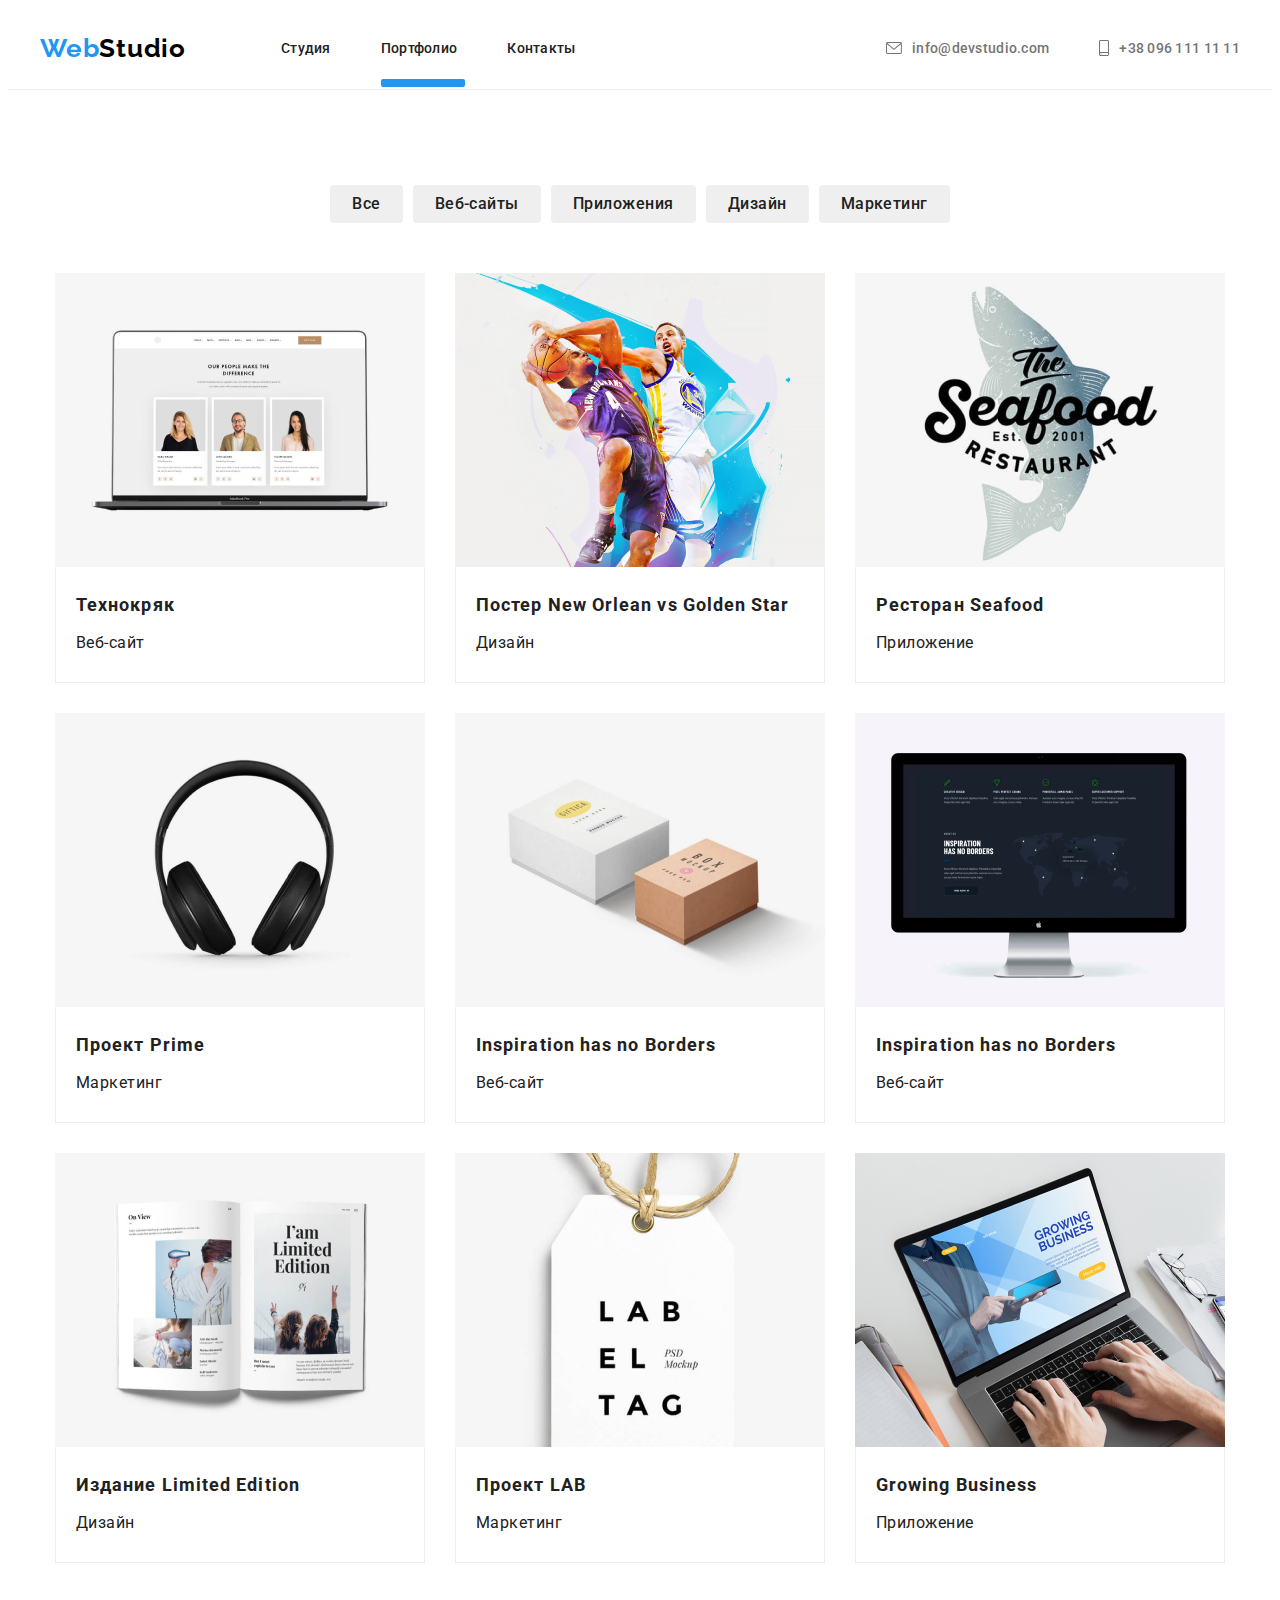
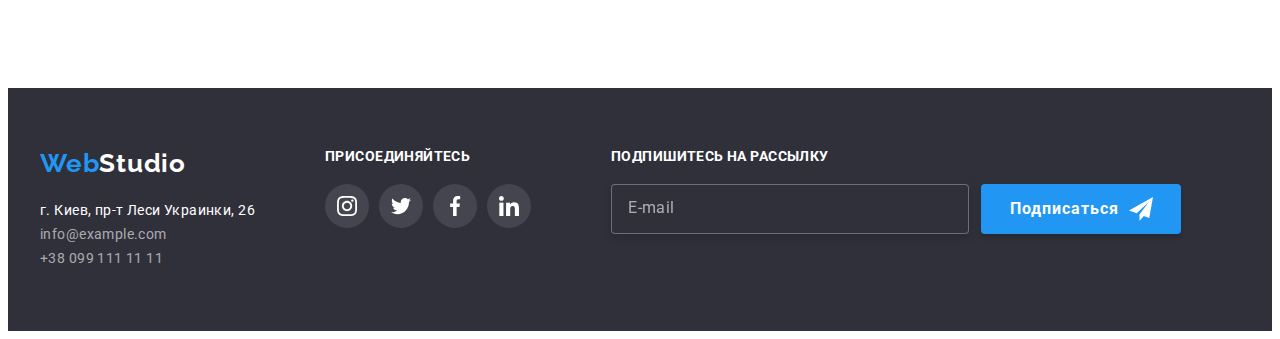
==== portfolio.html @ e4cf2cc9 "initial commit" ====
<!DOCTYPE html>
<html lang="en">
  <head>
    <meta charset="UTF-8" />
    <meta name="viewport" content="width=device-width, initial-scale=1.0" />
    <title>Portfolio</title>
    <link
      rel="stylesheet"
      href="https://cdnjs.cloudflare.com/ajax/libs/modern-normalize/1.0.0/modern-normalize.min.css"
      integrity="sha512-ISS7cAi1PEhQ8jnbJpJZMd29NlhNj4AWYyLOSp2CE/CsHxTCu+r+t0D2yoJudVrd0/8fTVPUVDzY5Tvli75u/g=="
      crossorigin="anonymous"
    />
    <link rel="preconnect" href="https://fonts.gstatic.com" />
    <link
      href="https://fonts.googleapis.com/css2?family=Raleway:wght@700&family=Roboto:wght@400;500;700;900&display=swap"
      rel="stylesheet"
    />
    <link rel="stylesheet" href="./CSS/style.css" />
  </head>
  <body>
    <!-- Шапка сайта -->
    <header class="header">
      <div class="container">
        <nav class="nav">
          <a href="index.html" class="logo">
            <span class="logo-acent">Web</span>Studio
          </a>

          <ul class="nav-list">
            <li class="nav-list-item">
              <a href="index.html" class="nav-list-link">Студия</a>
            </li>
            <li class="nav-list-item">
              <a href="portfolio.html" class="nav-list-link underline"
                >Портфолио</a
              >
            </li>
            <li class="nav-list-item">
              <a href="#" class="nav-list-link">Контакты</a>
            </li>
          </ul>
        </nav>
        <address class="address">
          <ul class="address-list">
            <li class="address-list-item">
              <a
                href="mailto:info@devstudio.com"
                class="address-list-link address"
              >
                <svg class="adress-list-icon-mail" width="16" height="12">
                  <use href="./images/sprite.svg#icon-mail"></use>
                </svg>
                info@devstudio.com
              </a>
            </li>
            <li class="address-list-item">
              <a href="tel:+380961111111" class="address-list-link address">
                <svg class="adress-list-icon-phone" width="10" height="16">
                  <use href="./images/sprite.svg#icon-phone"></use>
                </svg>
                +38 096 111 11 11
              </a>
            </li>
          </ul>
        </address>
      </div>
    </header>

    <!-- MAIN -->
    <main class="portfolio-main">
      <section class="portfolio-list">
        <div class="container">
          <ul class="filter-list">
            <li class="filter-list-item">
              <button type="button" class="filter-button">Все</button>
            </li>
            <li class="filter-list-item">
              <button type="button" class="filter-button">Веб-сайты</button>
            </li>
            <li class="filter-list-item">
              <button type="button" class="filter-button">Приложения</button>
            </li>
            <li class="filter-list-item">
              <button type="button" class="filter-button">Дизайн</button>
            </li>
            <li class="filter-list-item">
              <button type="button" class="filter-button">Маркетинг</button>
            </li>
          </ul>

          <ul class="projects-list">
            <li class="projects-item">
              <a href="" class="project-list-link">
                <div class="projects-list-wrapper">
                  <img
                    src="./images/portfolio/project_1.jpg"
                    alt="Проект технокряк"
                    width="370"
                    height="294"
                    class="project-img"
                  />
                  <p class="portfolio-overlay">
                    Технокряк это современная площадка распространения
                    коронавируса. Компании используют эту платформу для
                    цифрового шпионажа и атак на защищённые сервера конкурентов.
                  </p>
                </div>
                <div class="project-section">
                  <h2 class="project-title">Технокряк</h2>
                  <p class="project-description">Веб-сайт</p>
                </div>
              </a>
            </li>
            <li class="projects-item">
              <a href="" class="project-list-link">
                <div class="projects-list-wrapper">
                  <img
                    src="./images/portfolio/project_2.jpg"
                    alt="Постер New Orlean vs Golden Star "
                    width="370"
                    height="294"
                    class="project-img"
                  />
                  <p class="portfolio-overlay">
                    Технокряк это современная площадка распространения
                    коронавируса. Компании используют эту платформу для
                    цифрового шпионажа и атак на защищённые сервера конкурентов.
                  </p>
                </div>
                <div class="project-section">
                  <h2 class="project-title">
                    Постер New Orlean vs Golden Star
                  </h2>
                  <p class="project-description">Дизайн</p>
                </div>
              </a>
            </li>
            <li class="projects-item">
              <a href="" class="project-list-link">
                <div class="projects-list-wrapper">
                  <img
                    src="./images/portfolio/project_3.jpg"
                    alt="Проект Ресторан Seafood"
                    width="370"
                    height="294"
                    class="project-img"
                  />
                  <p class="portfolio-overlay">
                    Технокряк это современная площадка распространения
                    коронавируса. Компании используют эту платформу для
                    цифрового шпионажа и атак на защищённые сервера конкурентов.
                  </p>
                </div>
                <div class="project-section">
                  <h2 class="project-title">Ресторан Seafood</h2>
                  <p class="project-description">Приложение</p>
                </div>
              </a>
            </li>
            <li class="projects-item">
              <a href="" class="project-list-link">
                <div class="projects-list-wrapper">
                  <img
                    src="./images/portfolio/project_4.jpg"
                    alt="Проект Prime"
                    width="370"
                    height="294"
                    class="project-img"
                  />
                  <p class="portfolio-overlay">
                    Технокряк это современная площадка распространения
                    коронавируса. Компании используют эту платформу для
                    цифрового шпионажа и атак на защищённые сервера конкурентов.
                  </p>
                </div>
                <div class="project-section">
                  <h2 class="project-title">Проект Prime</h2>
                  <p class="project-description">Маркетинг</p>
                </div>
              </a>
            </li>
            <li class="projects-item">
              <a href="" class="project-list-link">
                <div class="projects-list-wrapper">
                  <img
                    src="./images/portfolio/project_5.jpg"
                    alt="Проект Inspiration has no Borders"
                    width="370"
                    height="294"
                    class="project-img"
                  />
                  <p class="portfolio-overlay">
                    Технокряк это современная площадка распространения
                    коронавируса. Компании используют эту платформу для
                    цифрового шпионажа и атак на защищённые сервера конкурентов.
                  </p>
                </div>
                <div class="project-section">
                  <h2 class="project-title">Inspiration has no Borders</h2>
                  <p class="project-description">Веб-сайт</p>
                </div>
              </a>
            </li>
            <li class="projects-item">
              <a href="" class="project-list-link">
                <div class="projects-list-wrapper">
                  <img
                    src="./images/portfolio/project_6.jpg"
                    alt="Проект Boxes"
                    width="370"
                    height="294"
                    class="project-img"
                  />
                  <p class="portfolio-overlay">
                    Технокряк это современная площадка распространения
                    коронавируса. Компании используют эту платформу для
                    цифрового шпионажа и атак на защищённые сервера конкурентов.
                  </p>
                </div>
                <div class="project-section">
                  <h2 class="project-title">Inspiration has no Borders</h2>
                  <p class="project-description">Веб-сайт</p>
                </div>
              </a>
            </li>
            <li class="projects-item">
              <a href="" class="project-list-link">
                <div class="projects-list-wrapper">
                  <img
                    src="./images/portfolio/project_7.jpg"
                    alt="Проект Издание Limited Edition"
                    width="370"
                    height="294"
                    class="project-img"
                  />
                  <p class="portfolio-overlay">
                    Технокряк это современная площадка распространения
                    коронавируса. Компании используют эту платформу для
                    цифрового шпионажа и атак на защищённые сервера конкурентов.
                  </p>
                </div>
                <div class="project-section">
                  <h2 class="project-title">Издание Limited Edition</h2>
                  <p class="project-description">Дизайн</p>
                </div>
              </a>
            </li>
            <li class="projects-item">
              <a href="" class="project-list-link">
                <div class="projects-list-wrapper">
                  <img
                    src="./images/portfolio/project_8.jpg"
                    alt="Проект LAB"
                    width="370"
                    height="294"
                    class="project-img"
                  />
                  <p class="portfolio-overlay">
                    Технокряк это современная площадка распространения
                    коронавируса. Компании используют эту платформу для
                    цифрового шпионажа и атак на защищённые сервера конкурентов.
                  </p>
                </div>
                <div class="project-section">
                  <h2 class="project-title">Проект LAB</h2>
                  <p class="project-description">Маркетинг</p>
                </div>
              </a>
            </li>
            <li class="projects-item">
              <a href="" class="project-list-link">
                <div class="projects-list-wrapper">
                  <img
                    src="./images/portfolio/project_9.jpg"
                    alt="Проект Growing Business"
                    width="370"
                    height="294"
                    class="project-img"
                  />
                  <p class="portfolio-overlay">
                    Технокряк это современная площадка распространения
                    коронавируса. Компании используют эту платформу для
                    цифрового шпионажа и атак на защищённые сервера конкурентов.
                  </p>
                </div>
                <div class="project-section">
                  <h2 class="project-title">Growing Business</h2>
                  <p class="project-description">Приложение</p>
                </div>
              </a>
            </li>
          </ul>
        </div>
      </section>
    </main>

    <!-- Футер -->
    <footer class="footer dark-theme">
      <div class="container">
        <ul class="footer-list">
          <li class="footer-list-item">
            <p class="footer-logo"><span class="logo-acent">Web</span>Studio</p>
            <address class="footer-adr">
              <ul class="footer-adr-list">
                <li class="footer-adr-list-item list">
                  <a
                    href="https://goo.gl/maps/DtpX5w2fXkYRpDgQA"
                    class="footer-adr-list-item-link-map link"
                  >
                    г. Киев, пр-т Леси Украинки, 26
                  </a>
                </li>
                <li class="footer-adr-list-item list">
                  <a
                    href="mailto:info@example.com"
                    class="footer-adr-list-item-link link"
                    >info@example.com
                  </a>
                </li>
                <li class="footer-adr-list-item">
                  <a
                    href="tel:+380991111111"
                    class="footer-adr-list-item-link link"
                    >+38 099 111 11 11</a
                  >
                </li>
              </ul>
            </address>
          </li>
          <li class="footer-list-item">
            <p class="follow-us">ПРИСОЕДИНЯЙТЕСЬ</p>
            <ul class="social-list">
              <li class="social-list-item">
                <a href="" class="social-link">
                  <svg class="social-link-icon">
                    <use href="./images/sprite.svg#icon-instagram"></use>
                  </svg>
                </a>
              </li>
              <li class="social-list-item">
                <a href="" class="social-link">
                  <svg class="social-link-icon">
                    <use href="./images/sprite.svg#icon-twitter"></use>
                  </svg>
                </a>
              </li>
              <li class="social-list-item">
                <a href="" class="social-link">
                  <svg class="social-link-icon">
                    <use href="./images/sprite.svg#icon-facebook"></use>
                  </svg>
                </a>
              </li>
              <li class="social-list-item">
                <a href="" class="social-link">
                  <svg class="social-link-icon">
                    <use href="./images/sprite.svg#icon-linkedin"></use>
                  </svg>
                </a>
              </li>
            </ul>
          </li>
          <li class="footer-list-item">
            <span class="footer-subscription">Подпишитесь на рассылку</span>
            <form action="#" class="footer-email-form">
              <input
                type="email"
                name="email"
                id="e-mail"
                class="footer-input-email"
                placeholder="E-mail"
              />

              <button type="submit" class="button">
                Подписаться
                <svg class="footer-icon-send-svg" width="24" height="24">
                  <use href="./images/sprite.svg#icon-send"></use>
                </svg>
              </button>
            </form>
          </li>
        </ul>
      </div>
    </footer>
  </body>
</html>
---- CSS/style.css ----
/* Цвет границы между header и main #ECECEC */
/* Цвет основного текста #757575*/
/* цвет заголовков #212121*/
/* цвет акцента #2196F3*/
/* белый цвет #FFFFFF*/
/* основной цвет фона*#FFFFFF/
/* дополнительный цвет фона  #F5F4FA*/
/* ================= COMPONENTS =================*/

:root {
  --primary-text-color: #757575;
  --title-text-color: #212121;
  --acent-color: #2196f3;
  --white-color: #ffffff;
  --header-border-color: #ececec;
  --primary-background-color: #ffffff;
  --secondary-background-color: #f5f4fa;
  --social-link-icon-color: #afb1b8;
  --cube: cubic-bezier(0.4, 0, 0.2, 1);
}

a {
  text-decoration: none;
}

h1,
h2,
h3,
h4,
h5,
h6 {
  margin: 0;
}

p {
  margin: 0;
}

ul,
ol {
  margin: 0;
  padding: 0;
  list-style-type: none;
}

img {
  display: block;
}

.visually-hidden {
  position: absolute;
  width: 1px;
  height: 1px;
  margin: -1px;
  padding: 0;
  overflow: hidden;
  border: 0;
  clip: rect(0 0 0 0);
}

.white-logo {
  color: var(--white-color);
}

.container {
  width: 1200px;
  padding: 0 15px;
  margin: 0 auto;
}

body {
  background-color: var(--primary-background-color);
}

.dark-theme {
  background-color: #2f303a;
}

.white-theme {
  background-color: var(--primary-background-color);
}

.button {
  min-width: 200px;
  height: 50px;
  border-width: 0;
  box-shadow: 0px 4px 4px rgba(0, 0, 0, 0.15);
  border-radius: 4px;
  font-family: 'Roboto', sans-serif;
  font-weight: 700;
  font-size: 16px;
  line-height: 1.875;
  align-items: center;
  letter-spacing: 0.06em;
  color: var(--white-color);
  background-color: var(--acent-color);

  cursor: pointer;
}

.overlay {
  height: 600px;
  max-width: 1600px;
  margin-left: auto;
  margin-right: auto;
  background-image: linear-gradient(
      to right,
      rgba(47, 48, 58, 0.4),
      rgba(47, 48, 58, 0.4)
    ),
    url(../images/main/hero-img.jpg);
  background-position: center;
  background-size: cover;
  background-repeat: no-repeat;
}
/* ================= END COMPONENTS =================*/

/* ================= HEADER =================*/

.logo {
  font-family: 'Raleway', sans-serif;
  font-weight: 700;
  font-size: 26px;
  line-height: 1.192;
  letter-spacing: 0.03em;
  color: #000;
  margin-right: 95px;
}

.logo-acent {
  color: #2196f3;
}

.header {
  padding-top: 25px;
  padding-bottom: 25px;
  border-bottom: 1px solid var(--header-border-color);
}

.header .container {
  display: flex;
  align-items: center;
}

.nav {
  display: flex;
  align-items: center;
}

.nav-list {
  display: flex;
  align-items: center;
}

.nav-list-link {
  font-family: 'Roboto', sans-serif;
  font-style: normal;
  font-weight: 500;
  font-size: 14px;
  line-height: 1.143;
  letter-spacing: 0.02em;
  color: var(--title-text-color);

  transition: color 250ms var(--cube);
}

.nav-list-item:not(:last-child) {
  padding-right: 50px;
}

.address {
  margin-left: auto;
}

.address-list {
  display: flex;
  align-items: center;
}

.address-list-item:not(:last-child) {
  padding-right: 50px;
}
.address-list-link {
  display: flex;
  align-items: center;
  font-family: 'Roboto', sans-serif;
  font-style: normal;
  font-weight: 500;
  font-size: 14px;
  line-height: 1.143;
  letter-spacing: 0.02em;
  color: var(--primary-text-color);

  transition: color 250ms var(--cube);
}

.adress-list-icon-mail,
.adress-list-icon-phone {
  margin-right: 10px;
  fill: var(--primary-text-color);
  transition: fill 250ms var(--cube);
}

.address-list-link:hover .adress-list-icon-mail,
.address-list-link:hover .adress-list-icon-phone,
.address-list-link:focus .adress-list-icon-mail,
.address-list-link:focus .adress-list-icon-phone {
  fill: var(--acent-color);
}
.nav-list-link:hover,
.nav-list-link:focus,
.address-list-link:hover,
.address-list-link:focus {
  color: var(--acent-color);
}

.underline {
  position: relative;
}

.underline::after {
  content: '';
  position: absolute;
  display: block;
  bottom: -31px;
  width: 100%;
  border: 4px solid #2196f3;
  border-radius: 2px;
}
/* ================= END HEADER =================*/

/* ================= HERO =================*/

.hero {
  padding-top: 200px;
  padding-bottom: 200px;
  text-align: center;
}

.hero-title {
  font-family: 'Roboto', sans-serif;
  font-weight: 900;
  font-size: 44px;
  line-height: 1.364;
  letter-spacing: 0.06em;
  text-transform: uppercase;
  color: var(--white-color);
  margin-bottom: 20px;
}

/* ================= END HERO =================*/

/*================= ABOUT =================  */

.about {
  padding-top: 95px;
}

.container .about {
  margin-bottom: 95px;
}

.about-list {
  display: flex;
  justify-content: space-between;
}

.about-list-item:not(:last-child) {
  margin-right: 30px;
}

.about-list-item-img {
  display: flex;
  padding-top: 25px;
  padding-bottom: 25px;
  padding-left: 100px;
  padding-right: 100px;
  background-color: var(--secondary-background-color);
}

.about-list-title {
  font-family: 'Roboto', sans-serif;
  font-weight: 700;
  font-size: 14px;
  line-height: 1.143;
  letter-spacing: 0.03em;
  text-transform: uppercase;
  color: var(--tile-text-color);
  margin-top: 30px;
  margin-bottom: 10px;
}

.about-list-description {
  display: inline-block;
  font-family: 'Roboto', sans-serif;
  font-weight: 400;
  font-size: 14px;
  line-height: 1.714;
  letter-spacing: 0.03em;
  color: var(--primary-text-color);
  min-width: 270px;
}

/*================= END ABOUT =================  */

/*================= WORK =================  */

.work {
  padding-top: 95px;
  padding-bottom: 95px;
}

.container .work {
  margin-bottom: 95px;
}

.work-title {
  font-family: 'Roboto', sans-serif;
  font-weight: 700;
  font-size: 36px;
  line-height: 1.167x;
  letter-spacing: 0.03em;
  color: var(--title-text-color);
  text-align: center;
  margin-bottom: 50px;
}

.work-list {
  display: flex;
  justify-content: space-between;
}

.work-list-item {
  position: relative;
}

.work-list-item > .label {
  display: block;
  position: absolute;
  bottom: 0;
  left: 0;
  height: 70px;
  width: 100%;
  background-color: rgba(47, 48, 58, 0.8);
  padding-top: 27px;
  padding-bottom: 27px;

  font-family: 'Roboto', sans-serif;
  font-style: normal;
  font-weight: 700;
  font-size: 14px;
  line-height: 1.143;
  text-align: center;
  letter-spacing: 0.03em;
  text-transform: uppercase;

  color: var(--white-color);
}

/*================= END WORK =================  */

/*================= TEAM =================  */

.team {
  padding-top: 95px;
  padding-bottom: 95px;
  background-color: var(--secondary-background-color);
}

.team-list {
  display: flex;
  justify-content: space-between;
}

.team-title {
  font-family: 'Roboto', sans-serif;
  font-weight: 700;
  font-size: 36px;
  line-height: 1.167x;
  letter-spacing: 0.03em;
  color: var(--tile-text-color);
  text-align: center;
  margin-bottom: 50px;
}

.team-list-item {
  text-align: center;
  background-color: var(--white-color);
  padding-bottom: 30px;
  box-shadow: 0px 1px 3px rgba(0, 0, 0, 0.12), 0px 1px 1px rgba(0, 0, 0, 0.14),
    0px 2px 1px rgba(0, 0, 0, 0.2);
  border-radius: 0px 0px 4px 4px;
}

.team-list-item-img {
  margin-bottom: 30px;
}

.team-list-item-title {
  font-family: 'Roboto', sans-serif;
  font-weight: 500;
  font-size: 16px;
  line-height: 1.188;
  letter-spacing: 0.03em;
  color: var(--title-text-color);
  align-items: center;
  margin-bottom: 10px;
}

.team-list-item-description {
  font-family: 'Roboto', sans-serif;
  font-weight: 400;
  font-size: 16px;
  line-height: 1.188;
  letter-spacing: 0.03em;
  color: var(--primary-text-color);
  margin-bottom: 16px;
}

.social-list {
  display: flex;
  justify-content: space-between;
  padding-left: 32px;
  padding-right: 32px;
}

.social-link {
  display: flex;
  justify-content: center;
  align-items: center;
  width: 44px;
  height: 44px;
  border-radius: 50%;

  transition: background-color 250ms var(--cube);
}

.social-link:hover,
.social-link:focus {
  background-color: var(--acent-color);
}

.social-link-icon {
  fill: var(--social-link-icon-color);
  height: 20px;
  width: 20px;

  transition: fill 250ms var(--cube);
}

.social-link:hover .social-link-icon,
.social-link:focus .social-link-icon {
  fill: var(--white-color);
}

/*================= END TEAM =================  */

/*================= CLIENTS =================  */

.clients {
  padding-top: 95px;
  padding-bottom: 95px;
}

.clients-title {
  font-family: 'Roboto', sans-serif;
  font-weight: 700;
  font-size: 36px;
  line-height: 1.167x;
  letter-spacing: 0.03em;
  color: var(--tile-text-color);
  text-align: center;
  margin-bottom: 50px;
}

.clients-list {
  display: flex;
  justify-content: space-between;
}

.client-link {
  display: flex;
  justify-content: center;
  align-items: center;
  height: 90px;
  width: 170px;
  border: 1px solid #afb1b8;
  box-sizing: border-box;
  border-radius: 4px;

  padding-bottom: 25px;
  padding-top: 25px;

  transition: border-color 250ms var(--cube);
}

.client-list-logo {
  fill: var(--social-link-icon-color);
  transition: fill 250ms var(--cube);
}

.client-link:hover,
.client-link:focus {
  border-color: var(--acent-color);
}

.client-link:hover .client-list-logo,
.client-link:focus .client-list-logo {
  fill: var(--acent-color);
}

/*================= END CLIENTS =================  */

/*================= FOOTER =================  */

.footer {
  padding-top: 60px;
  padding-bottom: 60px;
}

.footer-list {
  display: flex;
}

.footer-list-item:not(:last-child) {
  margin-right: 70px;
}

.footer-logo {
  padding-bottom: 20px;
  font-family: 'Raleway', sans-serif;
  font-weight: 700;
  font-size: 26px;
  line-height: 1.192;
  letter-spacing: 0.03em;
  color: var(--white-color);
}

.footer-adr-list-item-link-map {
  font-family: 'Roboto', sans-serif;
  font-style: normal;
  font-weight: normal;
  font-size: 14px;
  line-height: 1.714;
  letter-spacing: 0.03em;
  color: #fff;
}
.footer-adr-list-item-link {
  font-family: 'Roboto', sans-serif;
  font-style: normal;
  font-weight: 400;
  font-size: 14px;
  line-height: 1.714;
  letter-spacing: 0.03em;
  color: rgba(255, 255, 255, 0.6);
}

.follow-us {
  font-family: 'Roboto', sans-serif;
  font-style: normal;
  font-weight: 700;
  font-size: 14px;
  line-height: 1.143;
  letter-spacing: 0.03em;
  text-transform: uppercase;
  color: var(--white-color);
  margin-bottom: 20px;
}

.footer .social-list {
  padding: 0;
}

.footer .social-link-icon {
  fill: var(--white-color);
}

.footer .social-link {
  margin-right: 10px;
  background-color: rgba(255, 255, 255, 0.1);

  transition: background-color 250ms var(--cube);
}

.footer .social-link:hover,
.footer .social-link:focus {
  background-color: var(--acent-color);
}

.footer-subscription {
  display: block;

  font-family: 'Roboto', sans-serif;
  font-weight: 700;
  font-size: 14px;
  line-height: 1.143;
  letter-spacing: 0.03em;
  text-transform: uppercase;
  color: var(--white-color);

  margin-bottom: 20px;
}

.footer-email-form {
  display: flex;
  justify-content: start;
}

.footer-icon-send-svg {
  fill: var(--white-color);
  margin-left: 10px;
}

.footer-input-email {
  width: 358px;
  height: 50px;

  outline: none;

  padding: 15px 16px;
  margin-right: 12px;

  border: 1px solid rgba(255, 255, 255, 0.3);
  box-sizing: border-box;
  filter: drop-shadow(0px 4px 4px rgba(0, 0, 0, 0.15));
  border-radius: 4px;

  background-color: #2f303a;
}

.footer-input-email::placeholder {
  font-family: 'Roboto', sans-serif;
  font-weight: 400;
  font-size: 16px;
  line-height: 1.25x;
  letter-spacing: 0.03em;
  color: rgba(255, 255, 255, 0.6);
}

.footer .button {
  display: flex;
  align-items: center;
  width: 200px;
  height: 50px;
  padding-top: 10px;
  padding-right: 28px;
  padding-bottom: 10px;
  padding-left: 29px;
  background: var(--acent-color);
  border-color: var(--acent-color);
  color: var(--white-color);
  box-shadow: 0px 4px 4px rgba(0, 0, 0, 0.15);
  border-radius: 4px;
  border: 0;
  cursor: pointer;
}

/*================= END FOOTER =================  */

/*================= END MAIN PAGE =================  */

/*================= PORTFOLI PAGE =================  */

.portfolio-list {
  padding-top: 95px;
  padding-bottom: 95px;
}

.filter-list {
  display: flex;
  justify-content: center;
  padding-bottom: 50px;
}

.filter-list-item:not(:last-child) {
  margin-right: 10px;
}

.filter-button {
  padding: 6px 22px;
  border-radius: 4px;
  border: 0;

  font-family: 'Roboto', sans-serif;
  font-weight: 500;
  font-size: 16px;
  line-height: 1.625;
  text-align: center;
  letter-spacing: 0.03em;
  color: var(--title-text-color);

  transition: background-color 250ms var(--cube);
}

.filter-button:focus,
.filter-button:hover {
  color: var(--white-color);
  background-color: var(--acent-color);
  box-shadow: 0px 3px 1px rgba(0, 0, 0, 0.1), 0px 1px 2px rgba(0, 0, 0, 0.08),
    0px 2px 2px rgba(0, 0, 0, 0.12);
}

.projects-list {
  display: flex;
  justify-content: center;
  flex-wrap: wrap;
}

.projects-item {
  margin-bottom: 30px;
  width: 370px;
}

.projects-item:nth-child(3n + 2) {
  margin-right: 30px;
  margin-left: 30px;
}

.project-section {
  padding-top: 20px;
  padding-bottom: 24px;
  padding-left: 20px;
  padding-right: 20px;
  border: solid #eeeeee;
  border-top-width: 0;
  border-left-width: 1px;
  border-right-width: 1px;
  border-bottom-width: 1px;
  box-sizing: border-box;
}

.project-title {
  margin-bottom: 5px;
  font-family: 'Roboto', sans-serif;
  font-weight: 700;
  font-size: 18px;
  line-height: 2;
  letter-spacing: 0.06em;
  color: var(--title-text-color);
}

.project-description {
  font-family: 'Roboto', sans-serif;
  font-weight: 400;
  font-size: 16px;
  line-height: 1.875;
  letter-spacing: 0.03em;
  color: var(--title-text-color);
}

.project-list-link {
  display: block;
  transition: box-shadow 250ms var(--cube);
}

.project-list-link:hover,
.project-list-link:focus {
  box-shadow: 0px 4px 4px rgba(0, 0, 0, 0.25);
}

.projects-list-wrapper {
  position: relative;
  overflow: hidden;
  display: flex;
  align-items: center;
}

.portfolio-overlay {
  position: absolute;
  top: 0;
  left: 0;
  width: 100%;
  height: 100%;
  padding: 63px 24px;

  font-family: 'Roboto', sans-serif;
  font-weight: 400;
  font-size: 18px;
  line-height: 1.556;
  letter-spacing: 0.03em;
  color: var(--white-color);
  background-color: rgba(33, 150, 243, 0.9);

  transition: transform 250ms linear;
  transform: translateY(100%);
}

.project-list-link:hover .portfolio-overlay,
.project-list-link:focus .portfolio-overlay {
  transform: translateY(0);
}

/*================= END PORTFOLI PAGE =================  */

/*================= BACKDROP =================  */
.backdrop {
  position: fixed;
  top: 0;
  left: 0;
  width: 100%;
  height: 100%;
  background-color: rgba(0, 0, 0, 0.2);
}

.modal {
  position: absolute;
  top: 50%;
  left: 50%;
  transform: translate(-50%, -50%);
  width: 528px;
  min-height: 581px;
  background-color: var(--white-color);

  padding: 40px;

  transition: 250ms var(--cube);
}

.close-btn {
  position: absolute;
  top: 8px;
  right: 8px;
  display: flex;
  justify-content: center;
  align-items: center;
  background-color: var(--white-color);
  width: 30px;
  height: 30px;
  border: 1px solid rgba(0, 0, 0, 0.1);
  border-radius: 50%;
  cursor: pointer;
}

.modal-form-title {
  font-family: 'Roboto', sans-serif;
  font-weight: 700;
  font-size: 20px;
  line-height: 1.15;
  text-align: center;
  letter-spacing: 0.03em;

  padding-bottom: 12px;

  color: #212121;
}

.modal-form-list-item:not(:last-child) {
  padding-bottom: 10px;
}

.modal-form-list-item:last-child {
  padding-top: 10px;
}

.modal-form-input-wrapper {
  position: relative;
  display: block;
  margin-top: 4px;
}

.modal-form-input {
  height: 40px;
  width: 100%;
  border: 1px solid rgba(33, 33, 33, 0.2);
  box-sizing: border-box;
  border-radius: 4px;
  padding-left: 42px;
  transition: border-color 250ms var(--cube);
}

.modal-form-input:focus {
  outline: none;
  border-color: var(--acent-color);
}

.modal-form-input:focus + .modal-form-input-icon {
  fill: var(--acent-color);
}

.modal-form-field {
  font-family: 'Roboto', sans-serif;
  font-weight: 400;
  font-size: 12px;
  line-height: 1.167;
  color: var(--primary-text-color);
}

.modal-form-input-icon {
  position: absolute;

  top: 50%;
  left: 12px;
  transform: translateY(-50%);

  width: 18px;
  height: 18px;

  transition: fill 250ms var(--cube);
}

.modal-form-message {
  width: 100%;
  height: 120px;
  margin-top: 4px;
  padding: 12px 16px;
  resize: none;
  border: 1px solid rgba(33, 33, 33, 0.2);
  box-sizing: border-box;
  border-radius: 4px;

  transition: border-color 250ms var(--cube);
}

.modal-form-message:focus {
  outline: none;
  border-color: var(--acent-color);
}

.modal-form-message::placeholder {
  font-family: 'Roboto', sans-serif;
  font-weight: 400;
  font-size: 12px;
  line-height: 1.167;
  letter-spacing: 0.01em;
  color: rgba(117, 117, 117, 0.5);
}

.modal-form-policy-text {
  font-family: 'Roboto', sans-serif;
  font-weight: 400;
  font-size: 14px;
  line-height: 1.714;
  letter-spacing: 0.03em;
  color: var(--primary-text-color);

  cursor: pointer;

  display: flex;
  align-items: center;
}

.modal-form-policy-text::before {
  display: inline-block;
  width: 16px;
  height: 15px;
  /* border: 1px solid black; */
  content: '';
  margin-right: 8px;
  padding: auto;
  background-image: url('/images/icon-check-empty.svg');

  cursor: pointer;
}

.modal-form-policy:checked + .modal-form-policy-text::before {
  background-image: url('/images/icon-check.svg');
}

.modal .modal-form-policy-link {
  text-decoration: underline;
}

.modal .button {
  margin-top: 30px;

  position: relative;
  left: 50%;
  transform: translate(-50%, 0);
}

.is-hidden {
  opacity: 0;
  visibility: hidden;
  pointer-events: none;
}
/*================= END BACKDROP =================  */
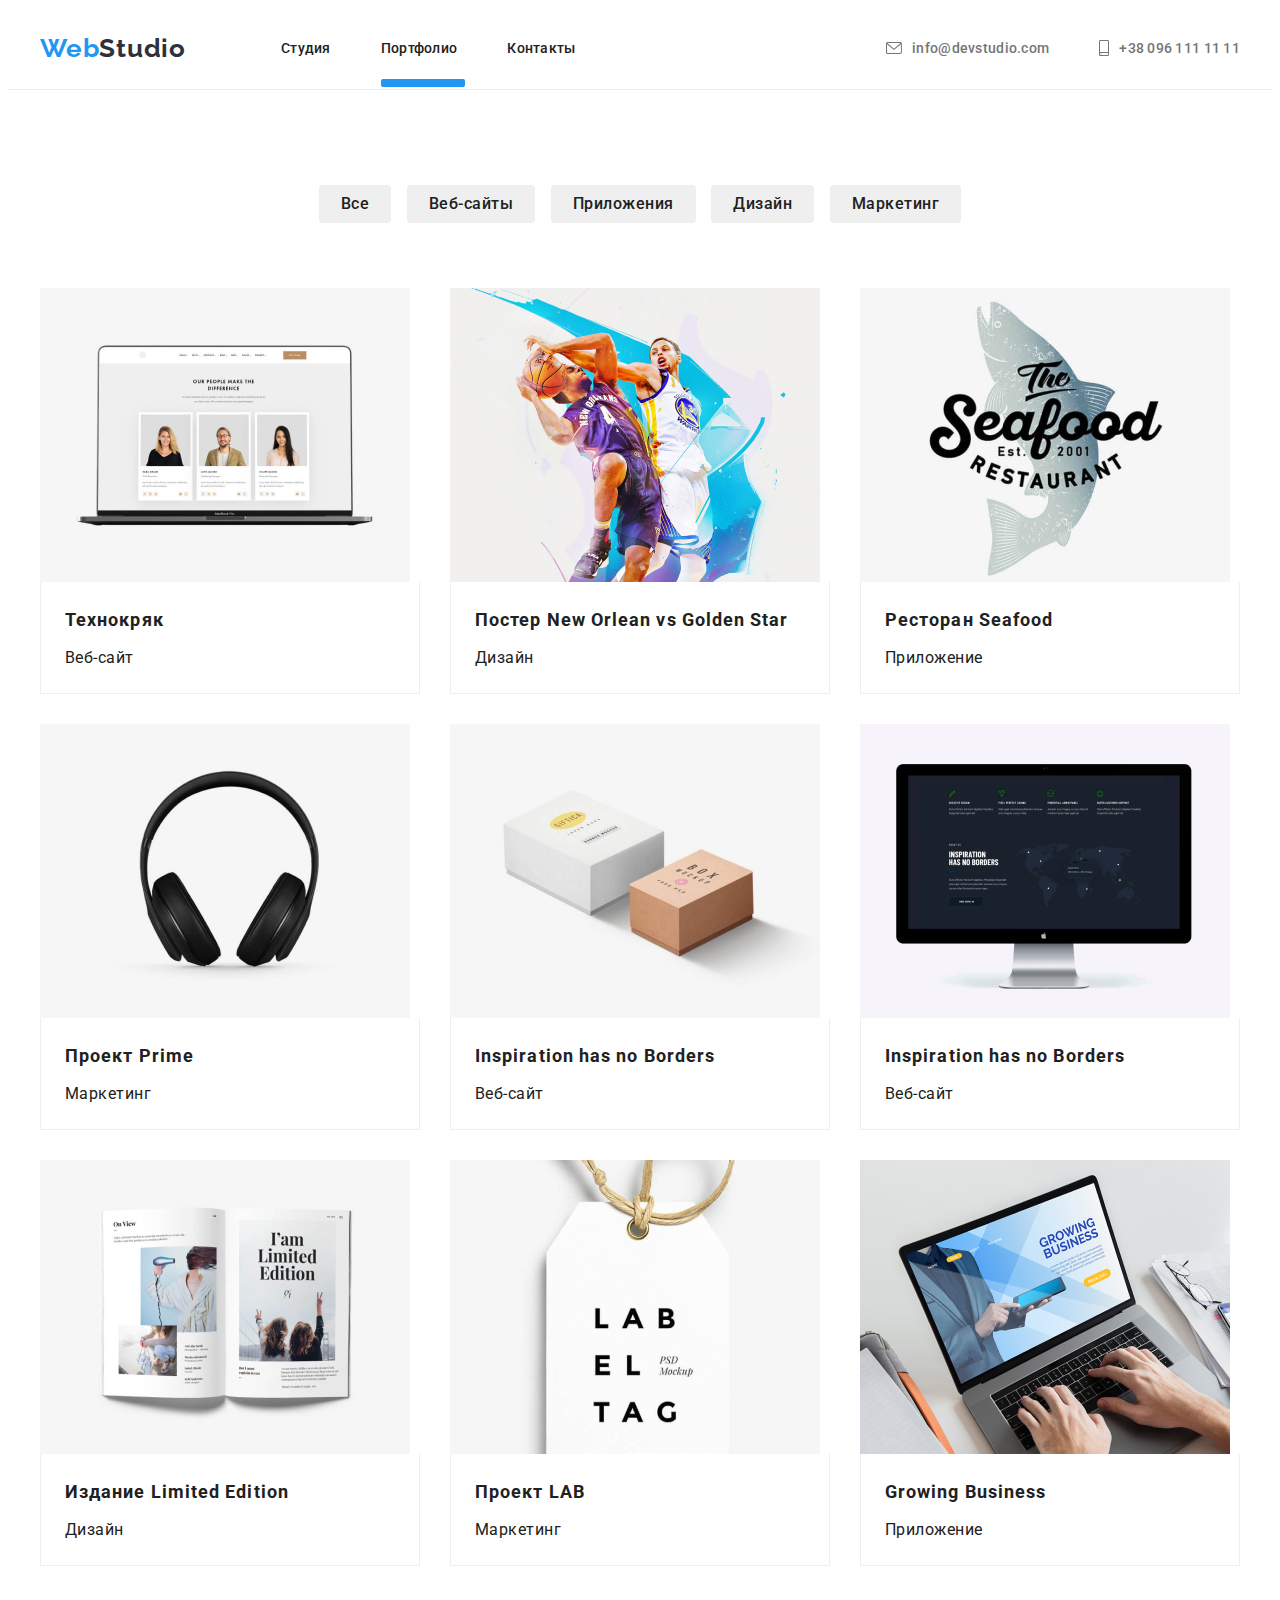
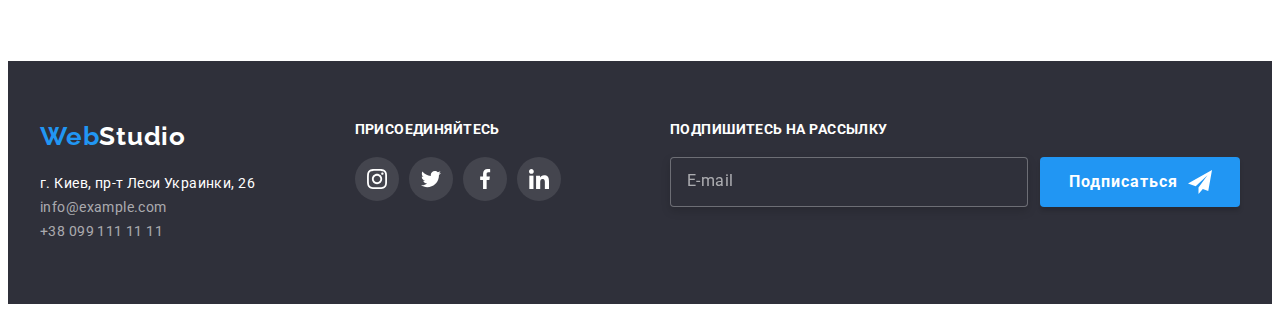
==== commit 4d55cc72: "Final" ====
--- a/portfolio.html
+++ b/portfolio.html
@@ -15,7 +15,7 @@
       href="https://fonts.googleapis.com/css2?family=Raleway:wght@700&family=Roboto:wght@400;500;700;900&display=swap"
       rel="stylesheet"
     />
-    <link rel="stylesheet" href="./CSS/style.css" />
+    <link rel="stylesheet" href="./CSS/portfolio.min.css" />
   </head>
   <body>
     <!-- Шапка сайта -->
@@ -299,10 +299,10 @@
       <div class="container">
         <ul class="footer-list">
           <li class="footer-list-item">
-            <p class="footer-logo"><span class="logo-acent">Web</span>Studio</p>
-            <address class="footer-adr">
+            <p class="logo"><span class="logo-acent">Web</span>Studio</p>
+            <address class="footer-address">
               <ul class="footer-adr-list">
-                <li class="footer-adr-list-item list">
+                <li class="footer-adr-list-item">
                   <a
                     href="https://goo.gl/maps/DtpX5w2fXkYRpDgQA"
                     class="footer-adr-list-item-link-map link"
@@ -310,17 +310,15 @@
                     г. Киев, пр-т Леси Украинки, 26
                   </a>
                 </li>
-                <li class="footer-adr-list-item list">
+                <li class="footer-adr-list-item">
                   <a
                     href="mailto:info@example.com"
-                    class="footer-adr-list-item-link link"
+                    class="footer-adr-list-item-link"
                     >info@example.com
                   </a>
                 </li>
                 <li class="footer-adr-list-item">
-                  <a
-                    href="tel:+380991111111"
-                    class="footer-adr-list-item-link link"
+                  <a href="tel:+380991111111" class="footer-adr-list-item-link"
                     >+38 099 111 11 11</a
                   >
                 </li>
--- a/CSS/portfolio.min.css
+++ b/CSS/portfolio.min.css
@@ -0,0 +1,2 @@
+:root{--primary-text-color: #757575;--title-text-color: #212121;--acent-color: #2196f3;--white-color: #ffffff;--header-border-color: #ececec;--primary-background-color: #ffffff;--secondary-background-color: #f5f4fa;--social-link-icon-color: #afb1b8;--dark-color: #2f303a;--cube: cubic-bezier(0.4, 0, 0.2, 1)}a{text-decoration:none}h1,h2,h3,h4,h5,h6{margin:0}p{margin:0}ul,ol{margin:0;padding:0;list-style-type:none}img{display:block}body{background-color:var(--primary-background-color)}.container{width:1200px;padding:0 15px;margin:0 auto}.button{min-width:200px;height:50px;border-width:0;-webkit-box-shadow:0px 4px 4px rgba(0,0,0,0.15);box-shadow:0px 4px 4px rgba(0,0,0,0.15);border-radius:4px;font-family:'Roboto', sans-serif;font-weight:700;font-size:16px;line-height:1.875;-webkit-box-align:center;-ms-flex-align:center;align-items:center;letter-spacing:0.06em;color:var(--white-color);background-color:var(--acent-color);cursor:pointer}.dark-theme{background-color:var(--dark-color)}.portfolio-list{padding:60px 0}@media screen and (min-width: 1200px){.portfolio-list{padding:95px 0}}.filter-list{display:-webkit-box;display:-ms-flexbox;display:flex;-ms-flex-wrap:wrap;flex-wrap:wrap;padding-bottom:40px}@media screen and (min-width: 768px){.filter-list{padding-bottom:30px;padding-left:63px;padding-right:63px;-webkit-box-pack:justify;-ms-flex-pack:justify;justify-content:space-between;-ms-flex-wrap:nowrap;flex-wrap:nowrap}}@media screen and (min-width: 1200px){.filter-list{padding-bottom:50px;padding-left:279px;padding-right:279px;-ms-flex-wrap:nowrap;flex-wrap:nowrap}}.filter-list-item:nth-child(-n+3){margin-bottom:15px}@media screen and (min-width: 480px) and (max-width: 767px){.filter-list-item:nth-child(-n+3){margin-bottom:15px}}.filter-list-item:not(:last-child){margin-right:8px}.filter-button{padding:6px 22px;border-radius:4px;border:0;font-family:'Roboto', sans-serif;font-weight:500;font-size:16px;line-height:1.625;text-align:center;letter-spacing:0.03em;color:var(--title-text-color);-webkit-transition:background-color 250ms var(--cube);transition:background-color 250ms var(--cube)}.filter-button:focus,.filter-button:hover{color:var(--white-color);background-color:var(--acent-color);-webkit-box-shadow:0px 3px 1px rgba(0,0,0,0.1),0px 1px 2px rgba(0,0,0,0.08),0px 2px 2px rgba(0,0,0,0.12);box-shadow:0px 3px 1px rgba(0,0,0,0.1),0px 1px 2px rgba(0,0,0,0.08),0px 2px 2px rgba(0,0,0,0.12)}.social-list{display:-webkit-box;display:-ms-flexbox;display:flex;-webkit-box-pack:justify;-ms-flex-pack:justify;justify-content:space-between;padding-left:32px;padding-right:32px}.social-link{display:-webkit-box;display:-ms-flexbox;display:flex;-webkit-box-pack:center;-ms-flex-pack:center;justify-content:center;-webkit-box-align:center;-ms-flex-align:center;align-items:center;width:44px;height:44px;border-radius:50%;-webkit-transition:background-color 250ms var(--cube);transition:background-color 250ms var(--cube)}.social-link:hover,.social-link:focus{background-color:var(--acent-color)}.social-link-icon{fill:var(--social-link-icon-color);height:20px;width:20px;-webkit-transition:fill 250ms var(--cube);transition:fill 250ms var(--cube)}.social-link:hover .social-link-icon,.social-link:focus .social-link-icon{fill:var(--white-color)}.logo{font-family:'Raleway', sans-serif;font-weight:700;font-size:26px;line-height:1.192;letter-spacing:0.03em}.logo-acent{color:#2196f3}.header{padding-top:25px;padding-bottom:25px;border-bottom:1px solid var(--header-border-color)}.header .container{display:-webkit-box;display:-ms-flexbox;display:flex;-webkit-box-align:center;-ms-flex-align:center;align-items:center}.header .logo{color:var(--dark-color)}.nav{display:-webkit-box;display:-ms-flexbox;display:flex;-webkit-box-align:center;-ms-flex-align:center;align-items:center}.nav-list{display:-webkit-box;display:-ms-flexbox;display:flex;-webkit-box-align:center;-ms-flex-align:center;align-items:center;margin-left:95px}.nav-list-link{font-family:'Roboto', sans-serif;font-style:normal;font-weight:500;font-size:14px;line-height:1.143;letter-spacing:0.02em;color:var(--title-text-color);-webkit-transition:color 250ms var(--cube);transition:color 250ms var(--cube)}.nav-list-item:not(:last-child){padding-right:50px}.address{margin-left:auto}.address-list{display:-webkit-box;display:-ms-flexbox;display:flex;-webkit-box-align:center;-ms-flex-align:center;align-items:center}.address-list-item:not(:last-child){padding-right:50px}.address-list-link{display:-webkit-box;display:-ms-flexbox;display:flex;-webkit-box-align:center;-ms-flex-align:center;align-items:center;font-family:'Roboto', sans-serif;font-style:normal;font-weight:500;font-size:14px;line-height:1.143;letter-spacing:0.02em;color:var(--primary-text-color);-webkit-transition:color 250ms var(--cube);transition:color 250ms var(--cube)}.adress-list-icon-mail,.adress-list-icon-phone{margin-right:10px;fill:var(--primary-text-color);-webkit-transition:fill 250ms var(--cube);transition:fill 250ms var(--cube)}.address-list-link:hover .adress-list-icon-mail,.address-list-link:hover .adress-list-icon-phone,.address-list-link:focus .adress-list-icon-mail,.address-list-link:focus .adress-list-icon-phone{fill:var(--acent-color)}.nav-list-link:hover,.nav-list-link:focus,.address-list-link:hover,.address-list-link:focus{color:var(--acent-color)}.underline{position:relative}.underline::after{content:'';position:absolute;display:block;bottom:-31px;width:100%;border:4px solid #2196f3;border-radius:2px}@media screen and (min-width: 768px) and (max-width: 1199px){.projects-list{display:-webkit-box;display:-ms-flexbox;display:flex;-ms-flex-wrap:wrap;flex-wrap:wrap;margin:-15px}.projects-item{width:calc((100% - 2 * 30px) / 2);margin:15px}}@media screen and (min-width: 1200px){.projects-list{display:-webkit-box;display:-ms-flexbox;display:flex;-ms-flex-wrap:wrap;flex-wrap:wrap;margin:-15px}.projects-item{width:calc((100% - 3 * 30px) / 3);margin:15px}}@media screen and (min-width: 480px) and (max-width: 767px){.projects-item{margin-bottom:30px}}.project-section{padding:20px 24px;border:solid #eeeeee;border-top-width:0;border-left-width:1px;border-right-width:1px;border-bottom-width:1px;-webkit-box-sizing:border-box;box-sizing:border-box}.project-title{margin-bottom:5px;font-family:'Roboto', sans-serif;font-weight:700;font-size:18px;line-height:2;letter-spacing:0.06em;color:var(--title-text-color)}.project-description{font-family:'Roboto', sans-serif;font-weight:400;font-size:16px;line-height:1.875;letter-spacing:0.03em;color:var(--title-text-color)}.project-list-link{display:block;-webkit-transition:-webkit-box-shadow 250ms var(--cube);transition:-webkit-box-shadow 250ms var(--cube);transition:box-shadow 250ms var(--cube);transition:box-shadow 250ms var(--cube), -webkit-box-shadow 250ms var(--cube)}.project-list-link:hover,.project-list-link:focus{-webkit-box-shadow:0px 4px 4px rgba(0,0,0,0.25);box-shadow:0px 4px 4px rgba(0,0,0,0.25)}.projects-list-wrapper{position:relative;overflow:hidden;display:-webkit-box;display:-ms-flexbox;display:flex;-webkit-box-align:center;-ms-flex-align:center;align-items:center}.portfolio-overlay{position:absolute;top:0;left:0;width:100%;height:100%;padding:63px 24px;font-family:'Roboto', sans-serif;font-weight:400;font-size:18px;line-height:1.556;letter-spacing:0.03em;color:var(--white-color);background-color:rgba(33,150,243,0.9);-webkit-transition:-webkit-transform 250ms linear;transition:-webkit-transform 250ms linear;transition:transform 250ms linear;transition:transform 250ms linear, -webkit-transform 250ms linear;-webkit-transform:translateY(100%);transform:translateY(100%)}.project-list-link:hover .portfolio-overlay,.project-list-link:focus .portfolio-overlay{-webkit-transform:translateY(0);transform:translateY(0)}.footer{padding-top:60px;padding-bottom:60px}.footer-list{display:-webkit-box;display:-ms-flexbox;display:flex;-webkit-box-pack:justify;-ms-flex-pack:justify;justify-content:space-between}.footer .logo{color:var(--white-color)}.footer-address{margin-top:20px}.footer-adr-list-item-link-map{font-family:'Roboto', sans-serif;font-style:normal;font-weight:normal;font-size:14px;line-height:1.714;letter-spacing:0.03em;color:#fff}.footer-adr-list-item-link{font-family:'Roboto', sans-serif;font-style:normal;font-weight:400;font-size:14px;line-height:1.714;letter-spacing:0.03em;color:rgba(255,255,255,0.6)}.follow-us{font-family:'Roboto', sans-serif;font-style:normal;font-weight:700;font-size:14px;line-height:1.143;letter-spacing:0.03em;text-transform:uppercase;color:var(--white-color);margin-bottom:20px}.footer .social-list{padding:0}.footer .social-link-icon{fill:var(--white-color)}.footer .social-link{margin-right:10px;background-color:rgba(255,255,255,0.1);-webkit-transition:background-color 250ms var(--cube);transition:background-color 250ms var(--cube)}.footer .social-link:hover,.footer .social-link:focus{background-color:var(--acent-color)}.footer-subscription{display:block;font-family:'Roboto', sans-serif;font-weight:700;font-size:14px;line-height:1.143;letter-spacing:0.03em;text-transform:uppercase;color:var(--white-color);margin-bottom:20px}.footer-email-form{display:-webkit-box;display:-ms-flexbox;display:flex;-webkit-box-pack:start;-ms-flex-pack:start;justify-content:start}.footer-icon-send-svg{fill:var(--white-color);margin-left:10px}.footer-input-email{width:358px;height:50px;outline:none;padding:15px 16px;margin-right:12px;border:1px solid rgba(255,255,255,0.3);-webkit-box-sizing:border-box;box-sizing:border-box;-webkit-filter:drop-shadow(0px 4px 4px rgba(0,0,0,0.15));filter:drop-shadow(0px 4px 4px rgba(0,0,0,0.15));border-radius:4px;background-color:var(--dark-color)}.footer-input-email::-webkit-input-placeholder{font-family:'Roboto', sans-serif;font-weight:400;font-size:16px;line-height:1.25x;letter-spacing:0.03em;color:rgba(255,255,255,0.6)}.footer-input-email:-ms-input-placeholder{font-family:'Roboto', sans-serif;font-weight:400;font-size:16px;line-height:1.25x;letter-spacing:0.03em;color:rgba(255,255,255,0.6)}.footer-input-email::-ms-input-placeholder{font-family:'Roboto', sans-serif;font-weight:400;font-size:16px;line-height:1.25x;letter-spacing:0.03em;color:rgba(255,255,255,0.6)}.footer-input-email::placeholder{font-family:'Roboto', sans-serif;font-weight:400;font-size:16px;line-height:1.25x;letter-spacing:0.03em;color:rgba(255,255,255,0.6)}.footer .button{display:-webkit-box;display:-ms-flexbox;display:flex;-webkit-box-align:center;-ms-flex-align:center;align-items:center;width:200px;height:50px;padding-top:10px;padding-right:28px;padding-bottom:10px;padding-left:29px;background:var(--acent-color);border-color:var(--acent-color);color:var(--white-color);-webkit-box-shadow:0px 4px 4px rgba(0,0,0,0.15);box-shadow:0px 4px 4px rgba(0,0,0,0.15);border-radius:4px;border:0;cursor:pointer}
+/*# sourceMappingURL=portfolio.min.css.map */